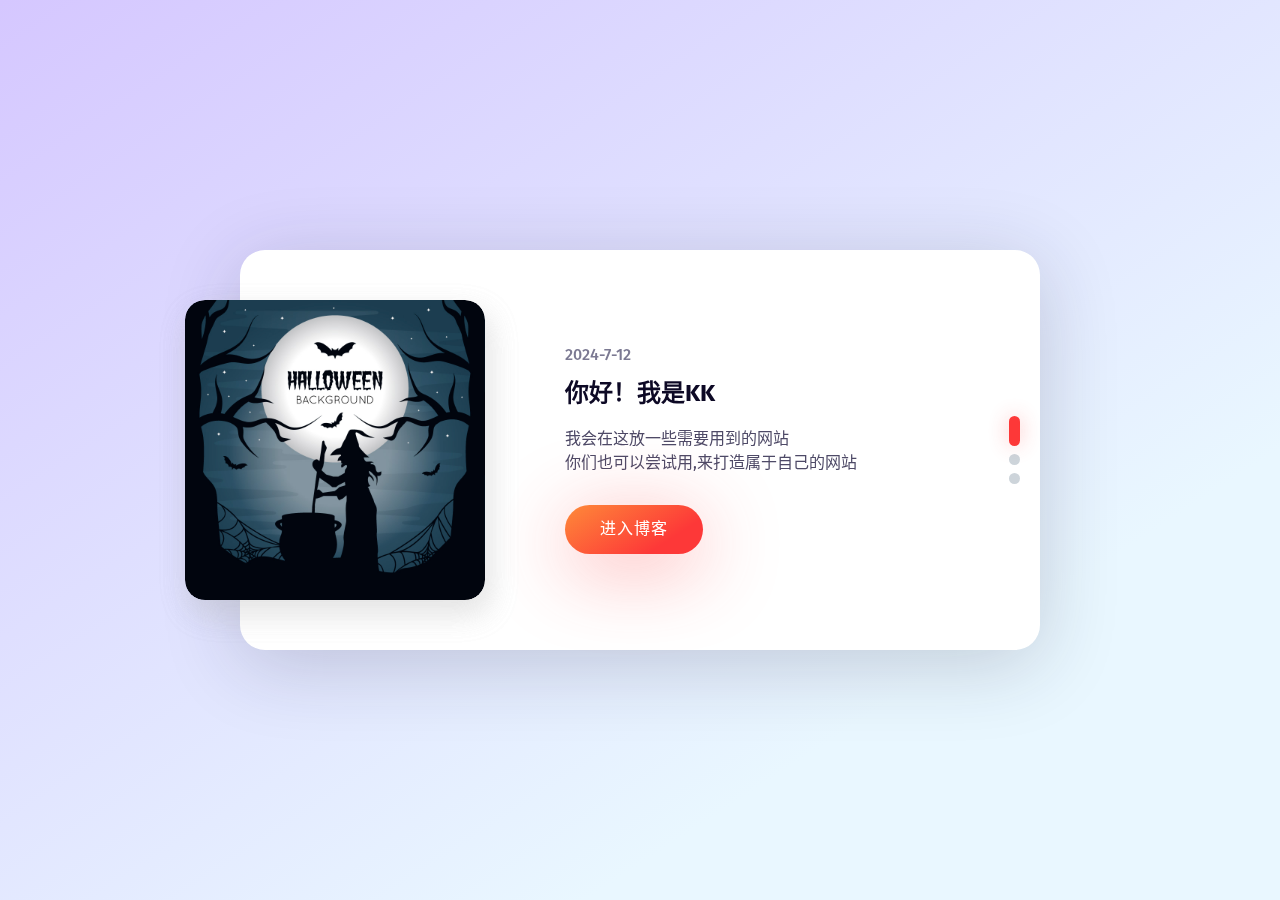
==== kk/index.html @ 7fa10c55 "Add files via upload" ====
﻿<!DOCTYPE html>
<html lang="zh-CN">

<head>
<meta charset="utf-8">
<title>KK后台工具</title>
<meta name="viewport" content="width=device-width, user-scalable=no, initial-scale=1.0, maximum-scale=1.0, minimum-scale=1.0">
<link rel="stylesheet" href="css/normalize.min.css">
<link rel="stylesheet" href="css/swiper.min.css">
<link rel="stylesheet" href="css/style.css">
</head>

<body>
<div class="blog-slider">
    <div class="blog-slider__wrp swiper-wrapper">
        <div class="blog-slider__item swiper-slide">
            <div class="blog-slider__img">
                <img src="imgs/1.png" alt="个人博客">
            </div>
            <div class="blog-slider__content">
                <span class="blog-slider__code">2024-7-12</span>
                <div class="blog-slider__title">你好！我是KK</div>
                <div class="blog-slider__text">我会在这放一些需要用到的网站<br>你们也可以尝试用,来打造属于自己的网站</div>
                <a href="#" class="blog-slider__button">进入博客</a>
            </div>
        </div>

        <div class="blog-slider__item swiper-slide">
            <div class="blog-slider__img">
                <img src="imgs/3.png" alt="服务器">
            </div>
            <div class="blog-slider__content">
                <span class="blog-slider__code">2024-7-12</span>
                <div class="blog-slider__title">我的服务器托管商</div>
                <div class="blog-slider__text">拥有免费的美国虚拟机<br>KK的博客就是在这里运行的</div>
                <a href="https://shxincn.com/login" class="blog-slider__button">进入</a>
            </div>
        </div>

        <div class="blog-slider__item swiper-slide">
            <div class="blog-slider__img">
                <img src="imgs/2.png" alt="其他信息">
            </div>
            <div class="blog-slider__content">
                <span class="blog-slider__code">2024-7-12</span>
                <div class="blog-slider__title">我的域名DNS解析站</div>
                <div class="blog-slider__text">采用美国大牌网络商cloudflare</div>
                <a href="https://dash.cloudflare.com/" class="blog-slider__button">详情</a>
            </div>
        </div>
    </div>
    <div class="blog-slider__pagination"></div>
</div>

<script src="js/jquery.min.js"></script>
<script src="js/swiper.min.js"></script>
<script src="js/index.js"></script>

</body>

</html>
---- kk/css/style.css ----
@import url("https://fonts.googleapis.com/css?family=Fira+Sans:400,500,600,700,800");
* {
  box-sizing: border-box;
}

body {
  background-color: #fdfdfd;
  background-image: linear-gradient(147deg, #d5c7ff 0%, #e9f7ff 74%);
  min-height: 100vh;
  font-family: 'Fira Sans', sans-serif;
  display: flex;
}

.blog-slider {
  width: 95%;
  position: relative;
  max-width: 800px;
  margin: auto;
  background: #fff;
  box-shadow: 0px 14px 80px rgba(34, 35, 58, 0.2);
  padding: 25px;
  border-radius: 25px;
  height: 400px;
  transition: all .3s;
}
@media screen and (max-width: 992px) {
  .blog-slider {
    max-width: 680px;
    height: 400px;
  }
}
@media screen and (max-width: 768px) {
  .blog-slider {
    min-height: 500px;
    height: auto;
    margin: 180px auto;
  }
}
@media screen and (max-height: 500px) and (min-width: 992px) {
  .blog-slider {
    height: 350px;
  }
}
.blog-slider__item {
  display: flex;
  align-items: center;
}
@media screen and (max-width: 768px) {
  .blog-slider__item {
    flex-direction: column;
  }
}
.blog-slider__item.swiper-slide-active .blog-slider__img img {
  opacity: 1;
  transition-delay: .3s;
}
.blog-slider__item.swiper-slide-active .blog-slider__content > * {
  opacity: 1;
  transform: none;
}
.blog-slider__item.swiper-slide-active .blog-slider__content > *:nth-child(1) {
  transition-delay: 0.3s;
}
.blog-slider__item.swiper-slide-active .blog-slider__content > *:nth-child(2) {
  transition-delay: 0.4s;
}
.blog-slider__item.swiper-slide-active .blog-slider__content > *:nth-child(3) {
  transition-delay: 0.5s;
}
.blog-slider__item.swiper-slide-active .blog-slider__content > *:nth-child(4) {
  transition-delay: 0.6s;
}
.blog-slider__item.swiper-slide-active .blog-slider__content > *:nth-child(5) {
  transition-delay: 0.7s;
}
.blog-slider__item.swiper-slide-active .blog-slider__content > *:nth-child(6) {
  transition-delay: 0.8s;
}
.blog-slider__item.swiper-slide-active .blog-slider__content > *:nth-child(7) {
  transition-delay: 0.9s;
}
.blog-slider__item.swiper-slide-active .blog-slider__content > *:nth-child(8) {
  transition-delay: 1s;
}
.blog-slider__item.swiper-slide-active .blog-slider__content > *:nth-child(9) {
  transition-delay: 1.1s;
}
.blog-slider__item.swiper-slide-active .blog-slider__content > *:nth-child(10) {
  transition-delay: 1.2s;
}
.blog-slider__item.swiper-slide-active .blog-slider__content > *:nth-child(11) {
  transition-delay: 1.3s;
}
.blog-slider__item.swiper-slide-active .blog-slider__content > *:nth-child(12) {
  transition-delay: 1.4s;
}
.blog-slider__item.swiper-slide-active .blog-slider__content > *:nth-child(13) {
  transition-delay: 1.5s;
}
.blog-slider__item.swiper-slide-active .blog-slider__content > *:nth-child(14) {
  transition-delay: 1.6s;
}
.blog-slider__item.swiper-slide-active .blog-slider__content > *:nth-child(15) {
  transition-delay: 1.7s;
}
.blog-slider__img {
  width: 300px;
  flex-shrink: 0;
  height: 300px;
  box-shadow: 4px 13px 30px 1px rgb(179 179 179 / 20%);
  border-radius: 20px;
  transform: translateX(-80px);
  overflow: hidden;
}
.blog-slider__img:after {
  content: '';
  position: absolute;
  top: 0;
  left: 0;
  width: 100%;
  height: 100%;
  border-radius: 20px;
  opacity: 0.8;
}
.blog-slider__img img {
  width: 100%;
  height: 100%;
  object-fit: cover;
  display: block;
  opacity: 0;
  border-radius: 20px;
  transition: all .3s;
}
@media screen and (max-width: 768px) {
  .blog-slider__img {
    transform: translateY(-50%);
    width: 90%;
  }
}
@media screen and (max-width: 576px) {
  .blog-slider__img {
    width: 95%;
  }
}
@media screen and (max-height: 500px) and (min-width: 992px) {
  .blog-slider__img {
    height: 270px;
  }
}
.blog-slider__content {
  padding-right: 25px;
}
@media screen and (max-width: 768px) {
  .blog-slider__content {
    margin-top: -80px;
    text-align: center;
    padding: 0 30px;
  }
}
@media screen and (max-width: 576px) {
  .blog-slider__content {
    padding: 0;
  }
}
.blog-slider__content > * {
  opacity: 0;
  transform: translateY(25px);
  transition: all .4s;
}
.blog-slider__code {
  color: #7b7992;
  margin-bottom: 15px;
  display: block;
  font-weight: 500;
}
.blog-slider__title {
  font-size: 24px;
  font-weight: 700;
  color: #0d0925;
  margin-bottom: 20px;
}
.blog-slider__text {
  color: #4e4a67;
  margin-bottom: 30px;
  line-height: 1.5em;
}
.blog-slider__button {
  display: inline-flex;
  background-image: linear-gradient(147deg, #fe8a39 0%, #fd3838 74%);
  padding: 15px 35px;
  border-radius: 50px;
  color: #fff;
  box-shadow: 0px 14px 80px rgba(252, 56, 56, 0.4);
  text-decoration: none;
  font-weight: 500;
  justify-content: center;
  text-align: center;
  letter-spacing: 1px;
}
@media screen and (max-width: 576px) {
  .blog-slider__button {
    width: 100%;
  }
}
.blog-slider .swiper-container-horizontal > .swiper-pagination-bullets, .blog-slider .swiper-pagination-custom, .blog-slider .swiper-pagination-fraction {
  bottom: 10px;
  left: 0;
  width: 100%;
}
.blog-slider__pagination {
  position: absolute;
  z-index: 21;
  right: 20px;
  width: 11px !important;
  text-align: center;
  left: auto !important;
  top: 50%;
  bottom: auto !important;
  transform: translateY(-50%);
}
@media screen and (max-width: 768px) {
  .blog-slider__pagination {
    transform: translateX(-50%);
    left: 50% !important;
    top: 205px;
    width: 100% !important;
    display: flex;
    justify-content: center;
    align-items: center;
  }
}
.blog-slider__pagination.swiper-pagination-bullets .swiper-pagination-bullet {
  margin: 8px 0;
}
@media screen and (max-width: 768px) {
  .blog-slider__pagination.swiper-pagination-bullets .swiper-pagination-bullet {
    margin: 0 5px;
  }
}
.blog-slider__pagination .swiper-pagination-bullet {
  width: 11px;
  height: 11px;
  display: block;
  border-radius: 10px;
  background: #062744;
  opacity: 0.2;
  transition: all .3s;
}
.blog-slider__pagination .swiper-pagination-bullet-active {
  opacity: 1;
  background: #fd3838;
  height: 30px;
  box-shadow: 0px 0px 20px rgba(252, 56, 56, 0.3);
}
@media screen and (max-width: 768px) {
  .blog-slider__pagination .swiper-pagination-bullet-active {
    height: 11px;
    width: 30px;
  }
}
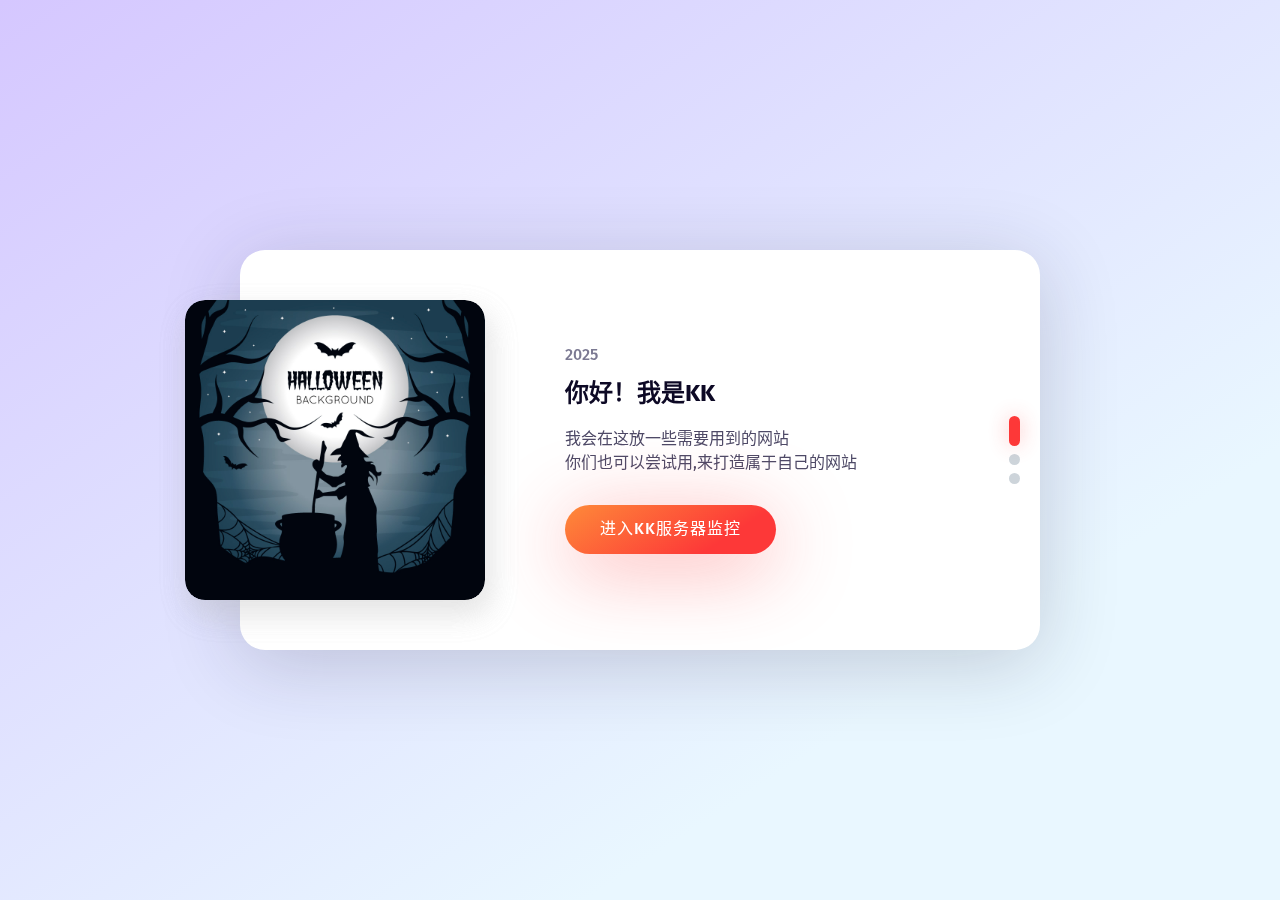
==== commit 2b12d096: "Update index.html" ====
--- a/kk/index.html
+++ b/kk/index.html
@@ -18,10 +18,10 @@
                 <img src="imgs/1.png" alt="个人博客">
             </div>
             <div class="blog-slider__content">
-                <span class="blog-slider__code">2024-7-12</span>
+                <span class="blog-slider__code">2025</span>
                 <div class="blog-slider__title">你好！我是KK</div>
                 <div class="blog-slider__text">我会在这放一些需要用到的网站<br>你们也可以尝试用,来打造属于自己的网站</div>
-                <a href="#" class="blog-slider__button">进入博客</a>
+                <a href="#" class="blog-slider__button">进入KK服务器监控</a>
             </div>
         </div>
 
@@ -58,4 +58,4 @@
 
 </body>
 
-</html>+</html>
